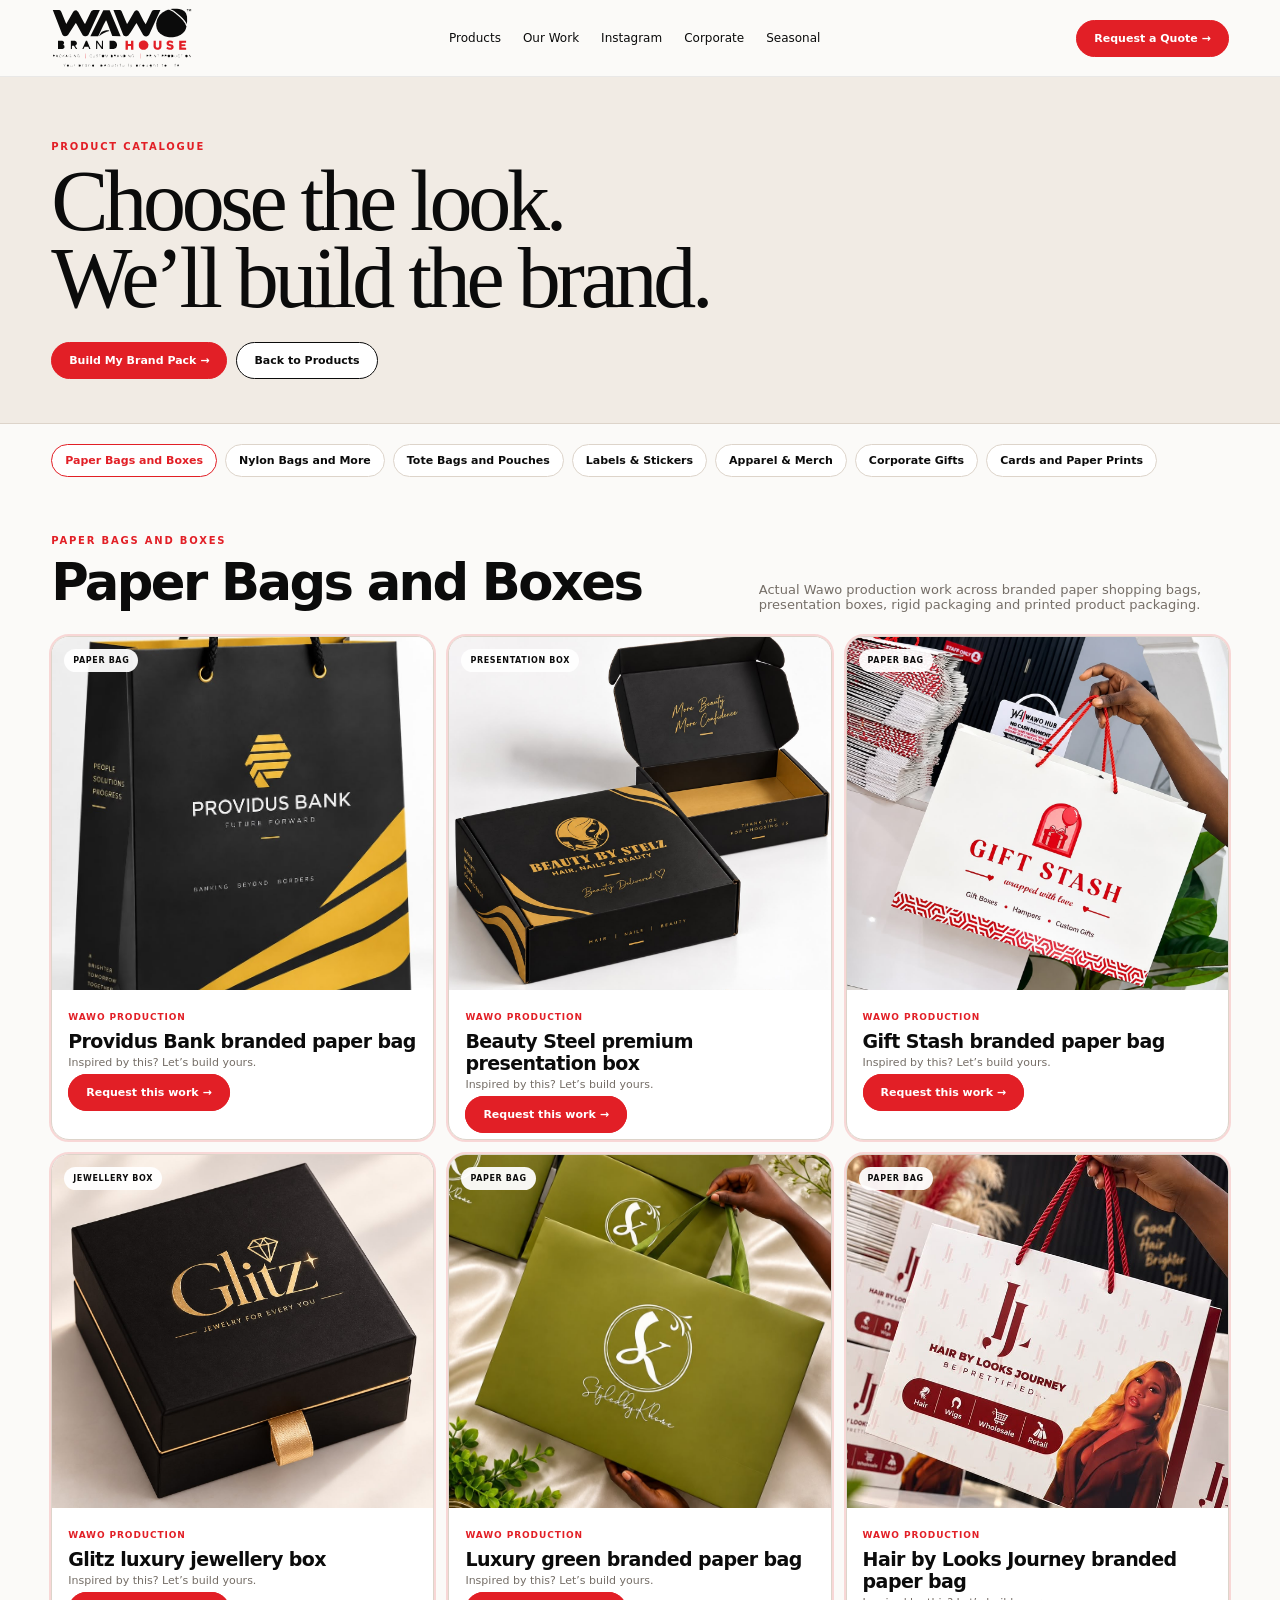
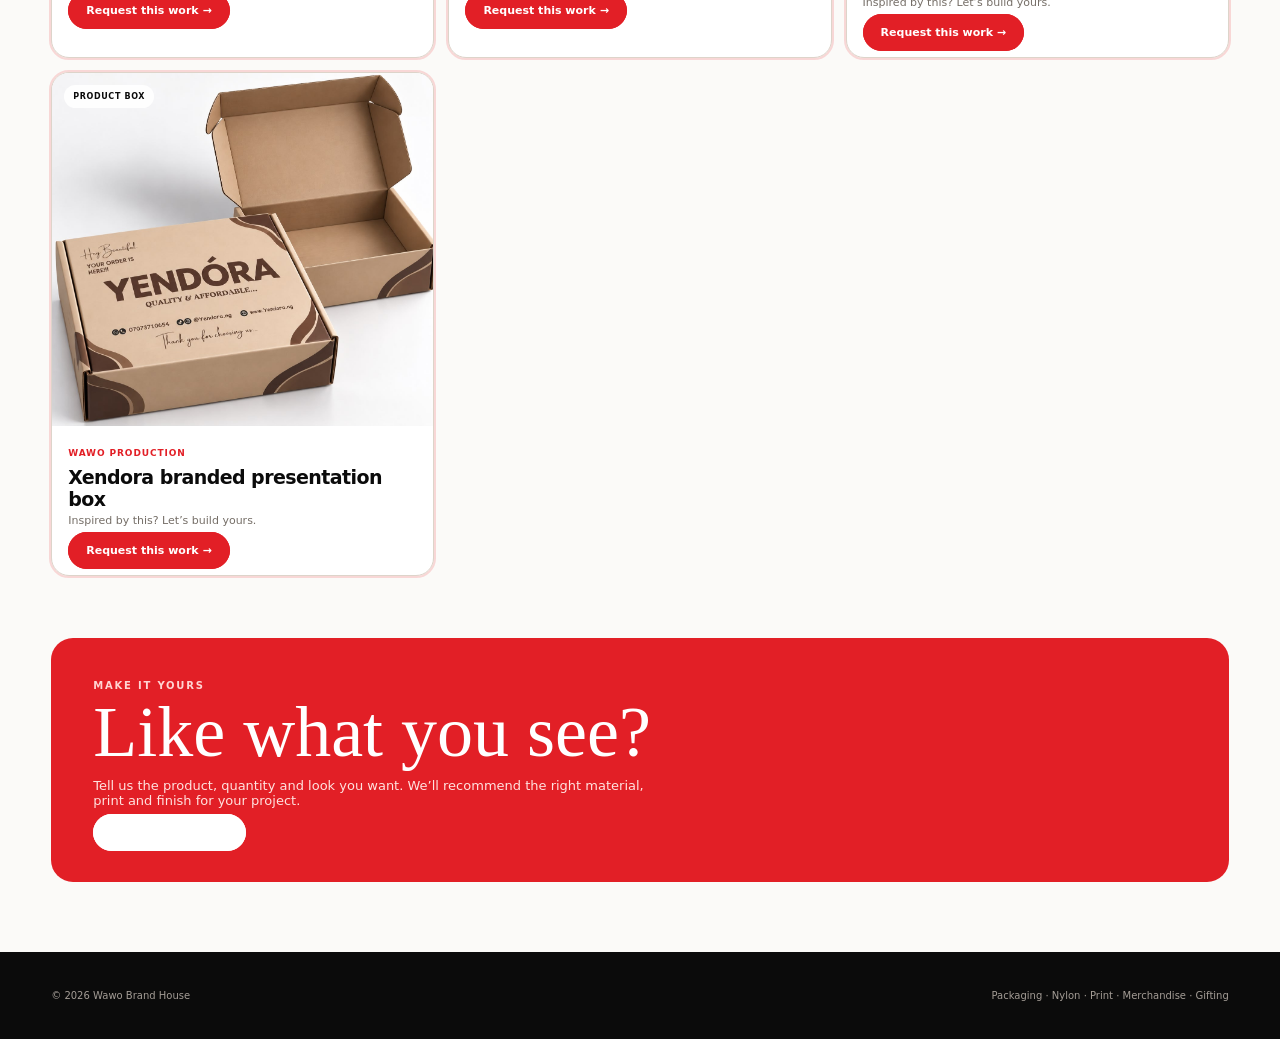
==== products.html @ a2fe5f1d "Update WAWO production card copy" ====
<!doctype html>
<html lang="en">
<head>
<meta charset="utf-8">
<meta name="viewport" content="width=device-width, initial-scale=1">
<title>WAWO Brand House — Product Gallery</title>
<script src="config.js"></script>
<meta name="description" content="Explore paper bags, boxes, nylon bags, pouches, labels, apparel, corporate gifts, cards and paper prints from Wawo Brand House.">
<style>
:root{--red:#e21f26;--ink:#0b0b0b;--paper:#fbfaf8;--cream:#f1ebe4;--line:#ddd4ca;--muted:#756e67;--white:#fff;--serif:Georgia,'Times New Roman',serif;--sans:Inter,ui-sans-serif,system-ui,-apple-system,BlinkMacSystemFont,'Segoe UI',sans-serif}
*{box-sizing:border-box}html{scroll-behavior:smooth}body{margin:0;background:var(--paper);color:var(--ink);font-family:var(--sans)}a{text-decoration:none;color:inherit}img{display:block;width:100%}button{font:inherit;cursor:pointer}.container{width:min(1240px,92vw);margin:auto}
.header{position:sticky;top:0;z-index:30;background:rgba(251,250,248,.94);backdrop-filter:blur(16px);border-bottom:1px solid rgba(0,0,0,.07)}.nav{height:76px;display:flex;align-items:center;justify-content:space-between;gap:20px}.logo{width:142px}.navlinks{display:flex;gap:22px;font-size:12px;align-items:center}.navlinks a:hover{color:var(--red)}.btn{border:1px solid var(--ink);border-radius:999px;padding:11px 17px;font-size:11px;font-weight:850;background:#fff}.btn.red{background:var(--red);border-color:var(--red);color:#fff}.hero{background:var(--cream);padding:64px 0 44px;border-bottom:1px solid var(--line)}.eyebrow{font-size:10px;text-transform:uppercase;letter-spacing:.18em;font-weight:850;color:var(--red)}.hero h1{font-family:var(--serif);font-size:clamp(50px,7vw,86px);font-weight:400;line-height:.9;letter-spacing:-.05em;margin:11px 0 16px;max-width:900px}.hero p{max-width:680px;color:#5e574f;font-size:15px;margin:0}.hero-row{display:flex;gap:9px;flex-wrap:wrap;margin-top:24px}.chips{display:flex;gap:8px;overflow:auto;padding:20px 0 4px;scrollbar-width:none}.chips::-webkit-scrollbar{display:none}.chip{flex:none;border:1px solid var(--line);background:#fff;border-radius:999px;padding:9px 13px;font-size:11px;font-weight:800}.chip.active{border-color:var(--red);color:var(--red)}
.gallery-head{display:flex;justify-content:space-between;gap:20px;align-items:end;margin:54px 0 24px}.gallery-head h2{font-size:clamp(34px,4vw,54px);letter-spacing:-.05em;margin:6px 0 0}.gallery-head p{max-width:470px;color:var(--muted);font-size:13px;margin:0}
.gallery{display:grid;grid-template-columns:repeat(3,1fr);gap:14px}.card{background:#fff;border:1px solid var(--line);border-radius:18px;overflow:hidden;position:relative}.card-media{aspect-ratio:1.08/1;background:#ece5dd;overflow:hidden}.card-media img{width:100%;height:100%;object-fit:cover;object-position:center}.card-body{padding:15px 16px 17px}.card-body small{color:var(--red);font-weight:850;text-transform:uppercase;letter-spacing:.1em;font-size:9px}.card-body h3{font-size:19px;margin:6px 0 4px;letter-spacing:-.03em}.card-body p{font-size:11px;color:var(--muted);margin:0 0 12px}.tag{position:absolute;top:12px;left:12px;background:rgba(255,255,255,.94);padding:7px 9px;border-radius:999px;font-size:8px;font-weight:850;text-transform:uppercase;letter-spacing:.08em}.card.actual{outline:2px solid rgba(226,31,38,.16)}.actual-label{color:var(--red)!important}.note{margin:12px 0 0;color:#8a827a;font-size:10px}.empty{padding:50px 18px;text-align:center;border:1px dashed var(--line);border-radius:18px;color:var(--muted)}
.cta{margin:62px 0 70px;background:var(--red);color:#fff;border-radius:22px;padding:42px}.cta h2{font-family:var(--serif);font-weight:400;font-size:clamp(42px,6vw,72px);line-height:.92;margin:8px 0 12px}.cta p{max-width:560px;color:#ffe2df;font-size:13px}.cta .btn{margin-top:10px;background:#fff;border-color:#fff}
footer{background:var(--ink);color:#fff;padding:38px 0}.foot{display:flex;justify-content:space-between;gap:20px;flex-wrap:wrap}.foot small{color:#a49d96;font-size:10px}
@media(max-width:900px){.navlinks{display:none}.gallery{grid-template-columns:repeat(2,1fr)}}@media(max-width:620px){.hero{padding:46px 0 28px}.gallery{grid-template-columns:1fr}.gallery-head{display:block}.gallery-head p{margin-top:10px}.cta{padding:32px 24px}.logo{width:130px}}
</style>
</head>
<body>
<header class="header"><div class="container nav"><a href="index.html"><img class="logo" src="logo.svg" alt="WAWO Brand House"></a><nav class="navlinks"><a href="index.html#products">Products</a><a href="index.html#work">Our Work</a><a href="index.html#instagram">Instagram</a><a href="index.html#corporate">Corporate</a><a href="index.html#seasonal">Seasonal</a></nav><a class="btn red" href="index.html#quote">Request a Quote →</a></div></header>

<section class="hero"><div class="container"><div class="eyebrow">Product catalogue</div><h1>Choose the look.<br>We’ll build the brand.</h1><div class="hero-row"><a class="btn red" href="index.html#quote">Build My Brand Pack →</a><a class="btn" href="index.html#products">Back to Products</a></div></div></section>

<main class="container">
<div class="chips" id="chips"></div>
<div class="gallery-head"><div><div class="eyebrow" id="eyebrow">Explore</div><h2 id="title">Boxes & Packaging</h2></div><p id="intro">Rigid boxes, folding cartons and premium packaging formats for products, retail, food, beauty and gifting.</p></div>
<div class="gallery" id="gallery"></div>
<div class="cta"><div class="eyebrow" style="color:#ffd4d2">MAKE IT YOURS</div><h2>Like what you see?</h2><p>Tell us the product, quantity and look you want. We’ll recommend the right material, print and finish for your project.</p><a class="btn" href="index.html#quote">Request a Quote →</a></div>
</main>

<footer><div class="container foot"><small>© 2026 Wawo Brand House</small><small>Packaging · Nylon · Print · Merchandise · Gifting</small></div></footer>

<script>
const categories={
'paper-bags-boxes':{label:'Paper Bags and Boxes',intro:'Actual Wawo production work across branded paper shopping bags, presentation boxes, rigid packaging and printed product packaging.',items:[
['assets/wawo-work/paper-box-01.jpg?v=20260922','Wawo Work','Providus Bank branded paper bag','Paper bag',true],
['assets/wawo-work/paper-box-02.jpg?v=20260922','Wawo Work','Beauty Steel premium presentation box','Presentation box',true],
['assets/wawo-work/paper-box-03.jpg?v=20260922','Wawo Work','Gift Stash branded paper bag','Paper bag',true],
['assets/wawo-work/paper-box-04.jpg?v=20260922','Wawo Work','Glitz luxury jewellery box','Jewellery box',true],
['assets/wawo-work/paper-box-05.jpg?v=20260922','Wawo Work','Luxury green branded paper bag','Paper bag',true],
['assets/wawo-work/paper-box-06.jpg?v=20260922','Wawo Work','Hair by Looks Journey branded paper bag','Paper bag',true],
['assets/wawo-work/paper-box-07.jpg?v=20260922','Wawo Work','Xendora branded presentation box','Product box',true]
]},
'nylon-bags':{label:'Nylon Bags and More',intro:'Actual Wawo nylon and flexible packaging work for beauty, fashion, retail and customer handover.',items:[
['assets/wawo-work/nylon-01.jpg','Wawo Work','BodyShop.ng branded nylon pouch','Printed nylon',true],
['assets/wawo-work/nylon-02.jpg','Wawo Work','Elane branded nylon pouches','Printed nylon',true],
['assets/wawo-work/nylon-03.jpg','Wawo Work','Bella-style branded retail pouches','Printed nylon',true],
['assets/wawo-work/nylon-04.jpg','Wawo Work','LW branded retail pouches','Printed nylon',true],
['assets/wawo-work/nylon-05.jpg','Wawo Work','Jess-Elis branded nylon pouch','Printed nylon',true],
['assets/wawo-work/nylon-06.jpg','Wawo Work','KayHee branded nylon pouch','Printed nylon',true],
['assets/wawo-work/nylon-07.jpg','Wawo Work','Magmimi Bags printed package','Printed nylon',true],
['assets/wawo-work/nylon-08.jpg','Wawo Work','Magmimi Bags branded pouch','Printed nylon',true],
['assets/wawo-work/nylon-09.jpg','Wawo Work','Branded retail pouch packaging','Printed nylon',true]
]},
'tote-bags-pouches':{label:'Tote Bags and Pouches',intro:'Actual Wawo work across branded tote bags, shopping bags and pouches.',items:[
['assets/wawo-work/tote-01.jpg','Wawo Work','FCMB branded tote bag','Tote bag',true],
['assets/wawo-work/tote-02.jpg','Wawo Work','Christmas promotional tote bag','Promotional tote',true],
['assets/wawo-work/tote-03.jpg','Wawo Work','Yellow branded promotional tote bag','Tote bag',true],
['assets/wawo-work/tote-04.jpg','Wawo Work','Boss Lady pink tote bag','Tote bag',true],
['assets/wawo-work/tote-05.jpg','Wawo Work','Yety branded food pouches','Food pouch',true],
['assets/wawo-work/tote-06.jpg','Wawo Work','Branded cosmetic pouch','Cosmetic pouch',true],
['assets/wawo-work/tote-07.jpg','Wawo Work','Lade Foods branded food pouches','Food pouch',true]
]},
labels:{label:'Labels & Stickers',intro:'Actual Wawo printed branding details, including branded bands, labels and packaging identifiers.',items:[
['assets/wawo-work/labels-01.jpg','Wawo Work','Branded printed bands and labels','Labels',true]
]},
apparel:{label:'Apparel & Merch',intro:'Actual Wawo apparel production references: T-shirts and branded fashion merchandise.',items:[
['assets/wawo-work/apparel-01.jpg','Wawo Work','Black graphic T-shirt','T-shirt',true],
['assets/wawo-work/apparel-02.jpg','Wawo Work','Pink branded T-shirt','T-shirt',true],
['assets/wawo-work/apparel-03.jpg','Wawo Work','Green branded T-shirt','T-shirt',true],
['assets/wawo-work/apparel-04.jpg','Wawo Work','Yellow illustrated T-shirt','T-shirt',true],
['assets/wawo-work/apparel-05.jpg','Wawo Work','Michtolam branded T-shirt','T-shirt',true]
]},
corporate:{label:'Corporate Gifts',intro:'Actual Wawo presentation work for premium gifting, branded occasions and business relationships.',items:[
['assets/wawo-work/corporate-01.jpg','Wawo Work','Wawo Hub branded production display','Corporate presentation',true],
['assets/wawo-work/corporate-02.jpg','Wawo Work','Premium black and gold gift presentation','Gift presentation',true]
]},
'cards-paper-prints':{label:'Cards and Paper Prints',intro:'Actual Wawo printed collateral, promotional cards, inserts and business cards.',items:[
['assets/wawo-work/cards-print-01.jpg','Wawo Work','Printed promotional collateral','Print collateral',true],
['assets/wawo-work/cards-print-02.jpg','Wawo Work','Printed promotional cards','Promotional print',true],
['assets/wawo-work/cards-print-03.jpg','Wawo Work','Printed packaging inserts and cards','Print collateral',true],
['assets/wawo-work/cards-print-04.jpg','Wawo Work','Branded business card','Business cards',true]
]}
};

const chips=document.getElementById('chips'),gallery=document.getElementById('gallery'),title=document.getElementById('title'),intro=document.getElementById('intro'),eyebrow=document.getElementById('eyebrow');
Object.entries(categories).forEach(([slug,c])=>{const a=document.createElement('a');a.className='chip';a.href='#'+slug;a.textContent=c.label;a.dataset.slug=slug;a.addEventListener('click',e=>{e.preventDefault();history.replaceState(null,'','#'+slug);render(slug);});chips.appendChild(a);});
function render(slug){
 const c=categories[slug]||categories['paper-bags-boxes'];document.querySelectorAll('.chip').forEach(x=>x.classList.toggle('active',x.dataset.slug===slug));title.textContent=c.label;intro.textContent=c.intro;eyebrow.textContent=c.label;
 gallery.innerHTML='';
 for(const [src,brand,desc,tag,actual=false] of c.items){
   const card=document.createElement('article');card.className='card'+(actual?' actual':'');
   const media=document.createElement('div');media.className='card-media';
   const img=document.createElement('img');img.loading='lazy';img.decoding='async';img.alt=(actual?'Wawo production work: ':brand+' ')+desc;img.onerror=()=>{img.removeAttribute('src');img.alt='Wawo Brand House production image unavailable';media.classList.add('image-error');};media.appendChild(img);
   const pill=document.createElement('div');pill.className='tag';pill.textContent=tag;card.appendChild(pill);card.appendChild(media);
   const body=document.createElement('div');body.className='card-body';
   const small=document.createElement('small');small.className=actual?'actual-label':'';small.textContent=actual?'Wawo production':'Sample brand concept';
   const h3=document.createElement('h3');h3.textContent=desc;
   const p=document.createElement('p');p.textContent=actual?'Inspired by this? Let’s build yours.':desc;
   const a=document.createElement('a');a.className='btn red';a.href='index.html#quote';a.textContent='Request this work →';
   body.append(small,h3,p,a);card.appendChild(body);gallery.appendChild(card);
   img.src=src;
 }
 window.scrollTo({top:document.querySelector('.gallery-head').offsetTop-95,behavior:'smooth'});
}
let slug=location.hash.replace('#','')||'paper-bags-boxes';if(!categories[slug])slug='paper-bags-boxes';render(slug);
</script>
</body>
</html>
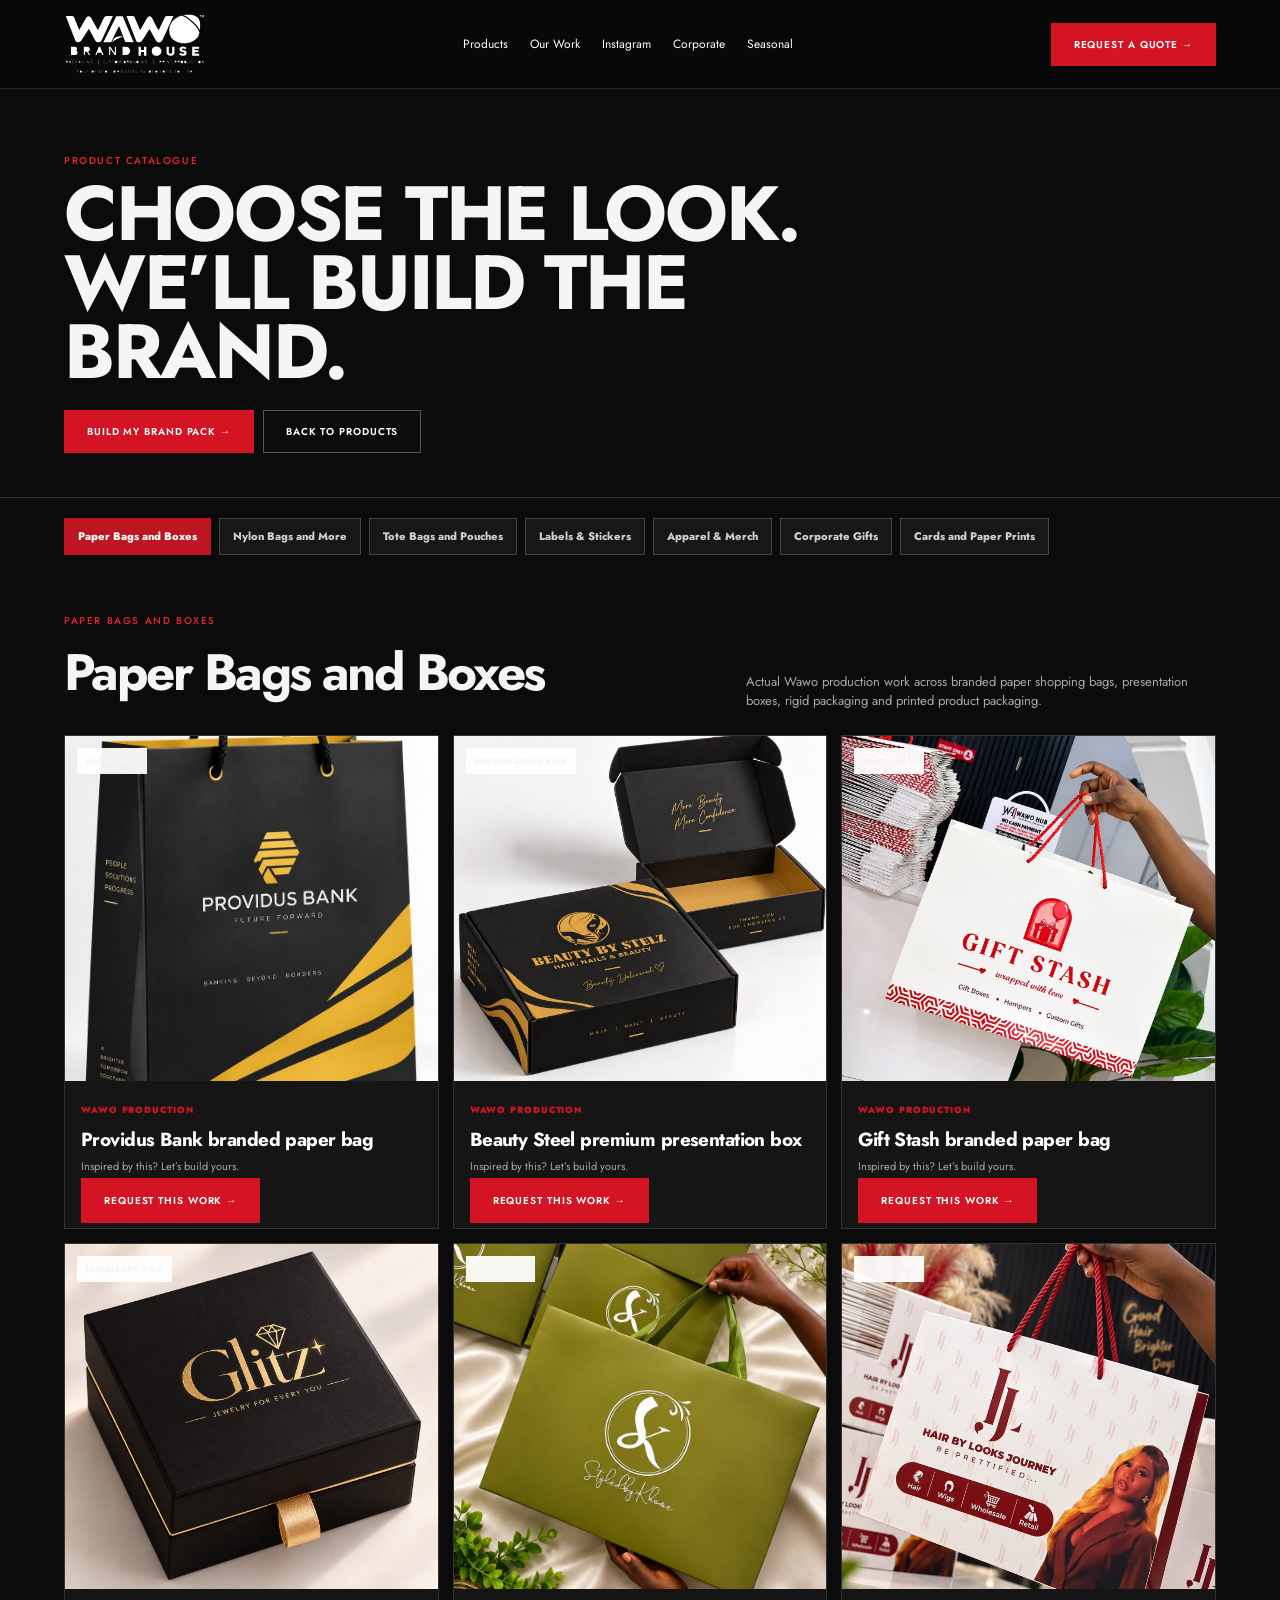
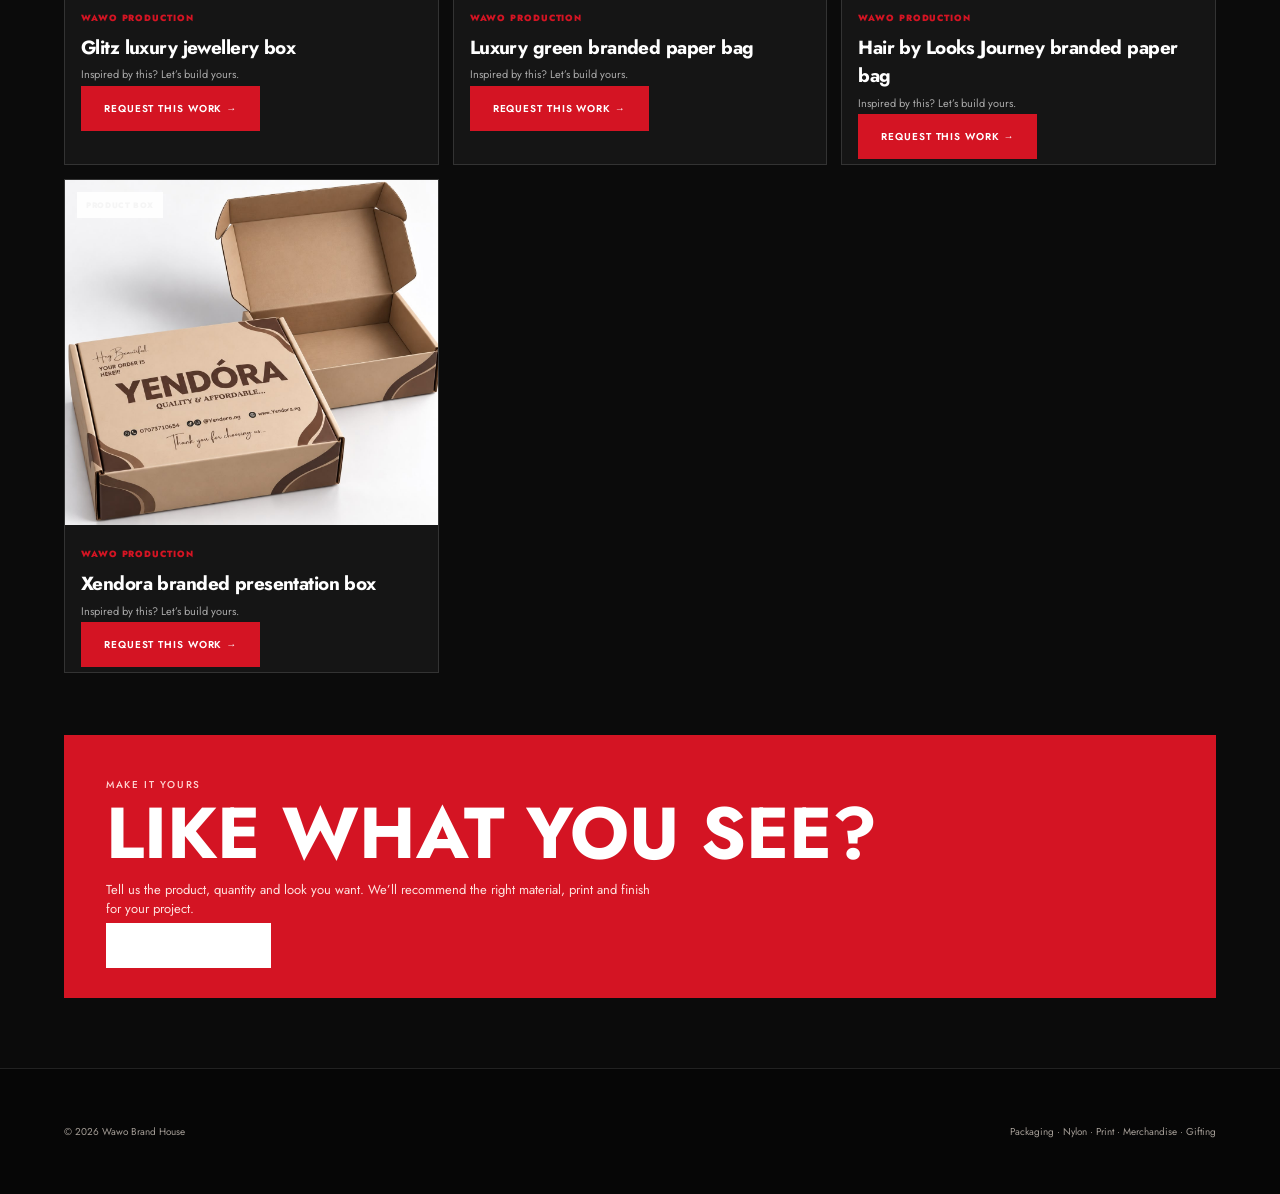
==== commit 1bebd9a6: "Rework WAWO site to match 2026 catalogue" ====
--- a/products.html
+++ b/products.html
@@ -16,8 +16,8 @@
 footer{background:var(--ink);color:#fff;padding:38px 0}.foot{display:flex;justify-content:space-between;gap:20px;flex-wrap:wrap}.foot small{color:#a49d96;font-size:10px}
 @media(max-width:900px){.navlinks{display:none}.gallery{grid-template-columns:repeat(2,1fr)}}@media(max-width:620px){.hero{padding:46px 0 28px}.gallery{grid-template-columns:1fr}.gallery-head{display:block}.gallery-head p{margin-top:10px}.cta{padding:32px 24px}.logo{width:130px}}
 </style>
-</head>
-<body>
+<link href="https://fonts.googleapis.com/css2?family=Jost:wght@400;500;600;700;800&display=swap" rel="stylesheet"><link rel="stylesheet" href="catalogue-theme.css?v=20261007-2"></head>
+<body class="product-page">
 <header class="header"><div class="container nav"><a href="index.html"><img class="logo" src="logo.svg" alt="WAWO Brand House"></a><nav class="navlinks"><a href="index.html#products">Products</a><a href="index.html#work">Our Work</a><a href="index.html#instagram">Instagram</a><a href="index.html#corporate">Corporate</a><a href="index.html#seasonal">Seasonal</a></nav><a class="btn red" href="index.html#quote">Request a Quote →</a></div></header>
 
 <section class="hero"><div class="container"><div class="eyebrow">Product catalogue</div><h1>Choose the look.<br>We’ll build the brand.</h1><div class="hero-row"><a class="btn red" href="index.html#quote">Build My Brand Pack →</a><a class="btn" href="index.html#products">Back to Products</a></div></div></section>
@@ -42,16 +42,20 @@
 ['assets/wawo-work/paper-box-06.jpg?v=20260922','Wawo Work','Hair by Looks Journey branded paper bag','Paper bag',true],
 ['assets/wawo-work/paper-box-07.jpg?v=20260922','Wawo Work','Xendora branded presentation box','Product box',true]
 ]},
-'nylon-bags':{label:'Nylon Bags and More',intro:'Actual Wawo nylon and flexible packaging work for beauty, fashion, retail and customer handover.',items:[
-['assets/wawo-work/nylon-01.jpg','Wawo Work','BodyShop.ng branded nylon pouch','Printed nylon',true],
-['assets/wawo-work/nylon-02.jpg','Wawo Work','Elane branded nylon pouches','Printed nylon',true],
-['assets/wawo-work/nylon-03.jpg','Wawo Work','Bella-style branded retail pouches','Printed nylon',true],
-['assets/wawo-work/nylon-04.jpg','Wawo Work','LW branded retail pouches','Printed nylon',true],
-['assets/wawo-work/nylon-05.jpg','Wawo Work','Jess-Elis branded nylon pouch','Printed nylon',true],
-['assets/wawo-work/nylon-06.jpg','Wawo Work','KayHee branded nylon pouch','Printed nylon',true],
-['assets/wawo-work/nylon-07.jpg','Wawo Work','Magmimi Bags printed package','Printed nylon',true],
-['assets/wawo-work/nylon-08.jpg','Wawo Work','Magmimi Bags branded pouch','Printed nylon',true],
-['assets/wawo-work/nylon-09.jpg','Wawo Work','Branded retail pouch packaging','Printed nylon',true]
+'nylon-bags':{label:'Nylon Bags and More',intro:'Branded nylon bags, retail packaging, pouches and flexible packaging produced for businesses and products.',items:[
+['assets/wawo-work/nylon-new-01.webp','Wawo Work','Branded nylon shopping bag','Shopping bag',true],
+['assets/wawo-work/nylon-new-02.webp','Wawo Work','Branded retail bag','Retail bag',true],
+['assets/wawo-work/nylon-new-03.webp','Wawo Work','Branded nylon pouch','Nylon pouch',true],
+['assets/wawo-work/nylon-new-04.webp','Wawo Work','Printed nylon packaging','Printed nylon',true],
+['assets/wawo-work/nylon-new-05.webp','Wawo Work','Branded flexible packaging pouch','Nylon pouch',true],
+['assets/wawo-work/nylon-new-06.webp','Wawo Work','Branded product pouch','Product pouch',true],
+['assets/wawo-work/nylon-new-07.webp','Wawo Work','Branded shopping bag','Shopping bag',true],
+['assets/wawo-work/nylon-new-08.webp','Wawo Work','Printed nylon pouch','Nylon pouch',true],
+['assets/wawo-work/nylon-new-09.webp','Wawo Work','Branded retail shopping bag','Retail bag',true],
+['assets/wawo-work/nylon-new-10.webp','Wawo Work','Custom branded retail bag','Retail bag',true],
+['assets/wawo-work/nylon-new-11.webp','Wawo Work','Branded shopping bag','Shopping bag',true],
+['assets/wawo-work/nylon-new-12.webp','Wawo Work','Branded printed pouch','Nylon pouch',true],
+['assets/wawo-work/nylon-new-13.webp','Wawo Work','Custom printed nylon pouch','Nylon pouch',true]
 ]},
 'tote-bags-pouches':{label:'Tote Bags and Pouches',intro:'Actual Wawo work across branded tote bags, shopping bags and pouches.',items:[
 ['assets/wawo-work/tote-01.jpg','Wawo Work','FCMB branded tote bag','Tote bag',true],
@@ -62,8 +66,21 @@
 ['assets/wawo-work/tote-06.jpg','Wawo Work','Branded cosmetic pouch','Cosmetic pouch',true],
 ['assets/wawo-work/tote-07.jpg','Wawo Work','Lade Foods branded food pouches','Food pouch',true]
 ]},
-labels:{label:'Labels & Stickers',intro:'Actual Wawo printed branding details, including branded bands, labels and packaging identifiers.',items:[
-['assets/wawo-work/labels-01.jpg','Wawo Work','Branded printed bands and labels','Labels',true]
+labels:{label:'Labels & Stickers',intro:'Branded labels, stickers, garment tags, product labels and printed inserts produced for businesses and products.',items:[
+['assets/wawo-work/labels-v2-01.jpg','Wawo Work','RUBIAN GIRL woven brand labels','Woven label',true],
+['assets/wawo-work/labels-v2-02.jpg','Wawo Work','Cosmopolitan garment labels','Garment label',true],
+['assets/wawo-work/labels-v2-03.jpg','Wawo Work','Styled By Khome branded delivery card','Delivery card',true],
+['assets/wawo-work/labels-v2-04.jpg','Wawo Work','Custom printed product labels','Product label',true],
+['assets/wawo-work/labels-v2-05.jpg','Wawo Work','Branded thank-you labels and cards','Printed label',true],
+['assets/wawo-work/labels-v2-06.jpg','Wawo Work','Wawo Hub circular and oval labels','Sticker labels',true],
+['assets/wawo-work/labels-v2-07.jpg','Wawo Work','Lade Bakes & Drinks branded delivery card','Delivery card',true],
+['assets/wawo-work/labels-v2-08.jpg','Wawo Work','Branded bakery product sticker','Product sticker',true],
+['assets/wawo-work/labels-v2-09.jpg','Wawo Work','Aura Luxe branded delivery card','Delivery card',true],
+['assets/wawo-work/labels-v2-10.jpg','Wawo Work','Branded circular food product label','Product label',true],
+['assets/wawo-work/labels-v2-11.jpg','Wawo Work','Gift Stash printed label sheet','Label sheet',true],
+['assets/wawo-work/labels-v2-12.jpg','Wawo Work','Lade Bakes & Drinks Milky Yoghurt product label','Product label',true],
+['assets/wawo-work/labels-v2-13.jpg','Wawo Work','Lade Bakes & Drinks branded delivery card','Delivery card',true],
+['assets/wawo-work/labels-v2-14.jpg','Wawo Work','Lade Bakes & Drinks Tigernut Milk product label','Product label',true]
 ]},
 apparel:{label:'Apparel & Merch',intro:'Actual Wawo apparel production references: T-shirts and branded fashion merchandise.',items:[
 ['assets/wawo-work/apparel-01.jpg','Wawo Work','Black graphic T-shirt','T-shirt',true],
@@ -72,15 +89,29 @@
 ['assets/wawo-work/apparel-04.jpg','Wawo Work','Yellow illustrated T-shirt','T-shirt',true],
 ['assets/wawo-work/apparel-05.jpg','Wawo Work','Michtolam branded T-shirt','T-shirt',true]
 ]},
-corporate:{label:'Corporate Gifts',intro:'Actual Wawo presentation work for premium gifting, branded occasions and business relationships.',items:[
-['assets/wawo-work/corporate-01.jpg','Wawo Work','Wawo Hub branded production display','Corporate presentation',true],
-['assets/wawo-work/corporate-02.jpg','Wawo Work','Premium black and gold gift presentation','Gift presentation',true]
+corporate:{label:'Corporate Gifts',intro:'Branded corporate gifts, promotional merchandise, employee kits, client gifts and premium presentation items produced for businesses and organisations.',items:[
+['assets/wawo-work/corporate-new-01.jpg','Wawo Work','FCMB branded corporate umbrella','Corporate gift',true],
+['assets/wawo-work/corporate-new-02.jpg','Wawo Work','Yetty Bakes premium branded gift box','Gift box',true],
+['assets/wawo-work/corporate-new-03.jpg','Wawo Work','Duroclean branded corporate gift set','Gift set',true],
+['assets/wawo-work/corporate-new-04.jpg','Wawo Work','Unusual Me branded executive pen set','Executive gift',true],
+['assets/wawo-work/corporate-new-05.jpg','Wawo Work','Defit branded tech and lifestyle gift set','Corporate gift',true],
+['assets/wawo-work/corporate-new-06.jpg','Wawo Work','Rubian Girl branded stationery gift set','Branded stationery',true]
 ]},
-'cards-paper-prints':{label:'Cards and Paper Prints',intro:'Actual Wawo printed collateral, promotional cards, inserts and business cards.',items:[
-['assets/wawo-work/cards-print-01.jpg','Wawo Work','Printed promotional collateral','Print collateral',true],
-['assets/wawo-work/cards-print-02.jpg','Wawo Work','Printed promotional cards','Promotional print',true],
-['assets/wawo-work/cards-print-03.jpg','Wawo Work','Printed packaging inserts and cards','Print collateral',true],
-['assets/wawo-work/cards-print-04.jpg','Wawo Work','Branded business card','Business cards',true]
+'cards-paper-prints':{label:'Cards and Paper Prints',intro:'Actual Wawo print production across business cards, promotional cards, instruction cards, tags, booklets and branded paper collateral.',items:[
+['assets/wawo-work/cards-v2-01.jpg','Wawo Work','SmartBiz Consult branded business cards','Printed collateral',true],
+['assets/wawo-work/cards-v2-02.jpg','Wawo Work','Okebliss Kiddies promotional cards','Printed collateral',true],
+['assets/wawo-work/cards-v2-03.jpg','Wawo Work','Ayanfe Handmade business cards','Printed collateral',true],
+['assets/wawo-work/cards-v2-04.jpg','Wawo Work','Wawo Hub promotional cards','Printed collateral',true],
+['assets/wawo-work/cards-v2-05.jpg','Wawo Work','4-Fold instruction card','Printed collateral',true],
+['assets/wawo-work/cards-v2-06.jpg','Wawo Work','Cimbay Mode care and sizing card','Printed collateral',true],
+['assets/wawo-work/cards-v2-07.jpg','Wawo Work','TTA Atelier thank-you card','Printed collateral',true],
+['assets/wawo-work/cards-v2-08.jpg','Wawo Work','TTA Atelier branded hang tags','Printed collateral',true],
+['assets/wawo-work/cards-v2-09.jpg','Wawo Work','Birthday promotional print cards','Printed collateral',true],
+['assets/wawo-work/cards-v2-10.jpg','Wawo Work','Eniluxe fashion business cards','Printed collateral',true],
+['assets/wawo-work/cards-v2-11.jpg','Wawo Work','Chinaza Ibe branded notebook print','Printed collateral',true],
+['assets/wawo-work/cards-v2-12.jpg','Wawo Work','Eden fashion product cards','Printed collateral',true],
+['assets/wawo-work/cards-v2-13.jpg','Wawo Work','Wawo Hub Kessy hang tag and card','Printed collateral',true],
+['assets/wawo-work/cards-v2-14.jpg','Wawo Work','SmartBiz Consult business cards — alternate supplied view','Printed collateral',true]
 ]}
 };
 
@@ -107,4 +138,4 @@
 let slug=location.hash.replace('#','')||'paper-bags-boxes';if(!categories[slug])slug='paper-bags-boxes';render(slug);
 </script>
 </body>
-</html>+</html>
--- a/catalogue-theme.css
+++ b/catalogue-theme.css
@@ -0,0 +1,20 @@
+
+:root{--red:#d41423;--red2:#e82130;--ink:#080808;--paper:#0b0b0b;--cream:#151515;--warm:#202020;--muted:#a6a6a6;--line:#303030;--serif:'Jost',Arial,sans-serif;--sans:'Jost',Arial,sans-serif}
+html{scroll-behavior:smooth;scroll-padding-top:90px}body{background:#0b0b0b;color:#f5f5f5;font-family:var(--sans);line-height:1.5}button,input,select,textarea{font:inherit}a,button{-webkit-tap-highlight-color:transparent}button:focus-visible,a:focus-visible,summary:focus-visible{outline:2px solid #f34550;outline-offset:5px}body:has(dialog[open]){overflow:hidden}.container{width:min(1320px,90vw)}
+.header{background:#090909f5;border-bottom:1px solid #2a2a2a;backdrop-filter:blur(14px)}.nav{height:88px;gap:30px}.wordmark{display:grid;line-height:1;text-align:center}.wordmark strong{font-size:32px;font-weight:700;letter-spacing:.18em;margin-right:-.18em}.wordmark span{font-size:9px;letter-spacing:.35em;color:#ec2030;margin-top:8px;margin-right:-.35em}.nav-links{gap:30px;font-size:11px;text-transform:uppercase;letter-spacing:.09em}.nav-links a{padding:20px 0;color:#d8d8d8}.nav-links a:hover{color:#fff}.nav-actions{gap:10px}
+.btn{border-radius:0;padding:14px 22px;text-transform:uppercase;letter-spacing:.09em;font-size:10px;font-weight:600;line-height:1.3;background:transparent;color:#fff;border:1px solid #555;transition:background .18s,border-color .18s}.btn:hover{transform:none;background:#292929;border-color:#999}.btn-red,.btn.red{background:var(--red);border-color:var(--red);color:#fff}.btn-red:hover,.btn.red:hover{background:#ed1c2b;border-color:#ed1c2b}.btn-outline{border-color:#666;background:transparent;color:#fff}.btn-dark{background:#fff;color:#111;border-color:#fff}
+.catalogue-hero{background:#050505;position:relative;border-bottom:1px solid #282828;overflow:hidden}.catalogue-hero-grid{display:grid;grid-template-columns:1fr 1fr;min-height:650px;align-items:center;position:relative}.catalogue-hero-copy{z-index:2;padding:70px 0;position:relative}.edition{font-size:10px;letter-spacing:.2em;color:#aaa;margin-bottom:26px}.catalogue-hero h1{font-family:var(--sans);font-weight:700;font-size:clamp(55px,6.5vw,100px);line-height:.98;letter-spacing:-.035em;margin:0}.catalogue-hero h1 span{color:var(--red)}.red-rule{width:110px;height:2px;background:var(--red);margin:30px 0 20px}.catalogue-hero p{font-size:19px;line-height:1.5;margin:0 0 28px;color:#d6d6d6}.hero-actions{justify-content:flex-start;gap:12px;flex-wrap:wrap}.catalogue-hero-image{height:650px;position:relative;align-self:stretch}.catalogue-hero-image img{height:100%;width:100%;object-fit:cover;object-position:50% 65%}.catalogue-hero-image:after{content:"";position:absolute;inset:0;background:linear-gradient(90deg,#050505,transparent 30%),linear-gradient(0deg,#050505,transparent 18%)}.hero-foot{display:flex;justify-content:space-between;align-items:center;border-top:1px solid #292929;padding:21px 0;color:#989898;font-size:9px;letter-spacing:.15em}.hero-foot a{color:#ddd}
+.eyebrow{font-size:10px;letter-spacing:.16em;font-weight:500;text-transform:uppercase;color:#ec2433}.collections-section{padding:95px 0}.collection-heading{display:flex;justify-content:space-between;align-items:end;gap:45px;margin-bottom:45px}.collection-heading h2,.method-grid h2,.process-title h2{font-family:var(--sans);font-size:clamp(35px,4.4vw,62px);font-weight:700;line-height:1.05;letter-spacing:-.03em;margin:16px 0 0}.collection-heading h2 span{color:#919191}.collection-heading>p{max-width:290px;color:#a5a5a5;font-size:15px;margin:0}.collection-grid{display:grid;grid-template-columns:repeat(4,minmax(0,1fr));gap:42px 24px}.collection-card{display:block;background:transparent;border:0;padding:0;color:#fff;text-align:left;min-width:0}.collection-photo{aspect-ratio:4/4.5;position:relative;overflow:hidden;background:#151515}.collection-photo img{width:100%;height:100%;object-fit:cover;transition:transform .55s ease}.collection-card:hover img{transform:scale(1.045)}.collection-number{position:absolute;top:14px;left:14px;font-size:10px;letter-spacing:.1em;background:#080808cc;border:1px solid #ffffff35;color:#fff;padding:6px 8px}.collection-info{border-top:2px solid #c71a27;padding:19px 0 0}.collection-info h3{font-size:19px;font-weight:600;line-height:1.15;letter-spacing:0;text-transform:uppercase;margin:0 0 9px}.collection-info p{font-size:12px;color:#969696;min-height:38px;margin:0 0 12px}.collection-link{font-size:9px;letter-spacing:.11em;text-transform:uppercase;color:#ddd}.collection-card[data-collection="events"] img{object-position:50%}.collection-card[data-collection="vehicles"] img{object-position:38%}.collection-card[data-collection="office"] img{object-position:36%}
+.production-archive,.studio-archive{border-top:1px solid #303030;border-bottom:1px solid #303030;background:#111;padding:0}.production-archive summary,.studio-archive summary{list-style:none;cursor:pointer;padding:35px 0;display:flex;justify-content:space-between;align-items:center;gap:24px}.production-archive summary::-webkit-details-marker,.studio-archive summary::-webkit-details-marker{display:none}summary small{display:block;font-size:9px;color:#ca2430;letter-spacing:.15em;margin-bottom:9px}summary strong{font-size:clamp(22px,2.5vw,34px);font-weight:500}.archive-action{font-size:10px;text-transform:uppercase;letter-spacing:.08em;color:#aaa}details[open]>summary{border-bottom:1px solid #333}.library-section{padding:35px 0;background:transparent}.library-section .container{width:100%}.library-section .section-head h2{font-size:35px}.library-section .section-head p{font-size:13px}.library-grid{gap:16px}.library-card{border:0}.library-filter,.library-subfilter{font-family:var(--sans);font-weight:500;font-size:10px}.library-section .disclaimer{display:none}
+.brand-method{padding:95px 0;background:#f5f5f3;color:#101010}.method-grid{display:grid;grid-template-columns:1fr 1fr;gap:100px;align-items:center}.method-grid h2 span{color:#d41423}.method-grid p:not(.eyebrow){font-size:15px;color:#626262;max-width:440px;margin:25px 0}.techniques{display:grid;grid-template-columns:1fr 1fr;gap:0 35px}.techniques>div{padding:20px 0;border-bottom:1px solid #ccc;font-size:17px;font-weight:600}.techniques span{font-size:10px;font-weight:400;color:#c91926;margin-right:12px}
+.process-section{padding:90px 0;background:#0a0a0a}.process-title{display:flex;justify-content:space-between;align-items:end;gap:30px}.process-title h2 span{color:#c91a26}.catalogue-steps{display:grid;grid-template-columns:repeat(4,1fr);gap:35px;margin-top:50px}.catalogue-steps>div{border-top:1px solid #4c2529;padding-top:18px}.catalogue-steps span{font-size:11px;color:#db2532}.catalogue-steps h3{font-size:18px;text-transform:uppercase;font-weight:500;margin:18px 0 9px}.catalogue-steps p{color:#9d9d9d;font-size:13px;max-width:230px;margin:0}.instagram{background:#111;padding:35px 0}.instagram .container{width:100%}.ig-copy,.ig-feed{border-radius:0;background:#181818;border-color:#333}.ig-copy h2{font-family:var(--sans);font-size:36px;text-transform:uppercase}.ig-copy p,.ig-feed-status{color:#aaa}.ig-fallback{background:#151515;color:#aaa}.ig-fallback b{color:#fff}
+.catalogue-cta{padding:70px 0;background:#c80e20;color:#fff}.catalogue-cta>.container{display:grid;grid-template-columns:1.1fr .9fr;gap:70px;align-items:center}.catalogue-cta .eyebrow{color:#ffbdc3}.catalogue-cta h2{font-size:clamp(40px,5.2vw,76px);line-height:1.02;font-weight:700;letter-spacing:-.035em;margin:15px 0 0}.catalogue-cta p:not(.eyebrow){font-size:16px;max-width:420px;color:#ffe6e8;margin:0 0 24px}.catalogue-cta .btn{background:#fff;color:#111;border-color:#fff}
+footer{background:#060606;border-top:1px solid #222;padding:55px 0}.footer-links{color:#aaa;font-size:12px}.footer-title{color:#ddd}.footer-small{border-color:#222;color:#777}.footer-logo{width:140px}
+.collection-dialog{width:min(1040px,92vw);max-height:90vh;padding:0;border:1px solid #454545;background:#101010;color:#fff;overflow:auto}.collection-dialog::backdrop{background:#000c;backdrop-filter:blur(5px)}.dialog-close{position:absolute;top:15px;right:15px;border:1px solid #777;background:#111e;color:#fff;font-size:11px;padding:10px 14px;z-index:2}.dialog-layout{display:grid;grid-template-columns:1fr 1fr}.dialog-layout img{width:100%;height:560px;object-fit:cover}.concept-caption{display:block;color:#929292;font-size:10px;padding:10px 18px}.dialog-copy{padding:75px 36px 40px}.dialog-copy h2{font-size:38px;text-transform:uppercase;line-height:1.05;font-weight:600;margin:20px 0}.dialog-copy>p:not(.eyebrow){font-size:15px;color:#aaa}.dialog-copy ul{list-style:none;padding:0;margin:25px 0 32px}.dialog-copy li{font-size:14px;padding:10px 0;border-bottom:1px solid #303030}.dialog-catalogue{display:block;font-size:11px;margin-top:18px;color:#b1b1b1}
+.modal-box{border-radius:0;background:#131313;color:#fff;border:1px solid #333}.modal-head{border-color:#333}.close{border-radius:0;background:#222;color:#fff;border-color:#555}.field input,.field select,.field textarea{border-radius:0;background:#1d1d1d;color:#fff;border-color:#444}.field input:focus,.field select:focus,.field textarea:focus{outline:1px solid #e32435}.choice{border-radius:0;background:#222;color:#ccc;border-color:#444}.choice.active{background:#c91525;border-color:#c91525;color:#fff}.modal{background:#000d}
+.product-page .header{color:#fff}.product-page .hero{background:#0b0b0b;border-color:#303030}.product-page .hero h1{font-family:var(--sans);font-weight:700;text-transform:uppercase;font-size:clamp(42px,6vw,82px);letter-spacing:-.03em}.product-page .hero p,.product-page .gallery-head p{color:#aaa}.product-page .chip{border-radius:0;background:#171717;color:#ccc;border-color:#444}.product-page .chip.active{color:#fff;background:#bd1522;border-color:#bd1522}.product-page .card{border-radius:0;background:#151515;border-color:#333}.product-page .card.actual{outline:none}.product-page .card-body p{color:#aaa}.product-page .card-body h3{color:#fff}.product-page .tag{border-radius:0}.product-page .cta{border-radius:0}.product-page .cta h2{font-family:var(--sans);font-weight:700;text-transform:uppercase}.product-page .logo{filter:brightness(0) invert(1)}
+@media(min-width:1121px){.nav-links{display:flex}}
+@media(max-width:1120px){.nav{height:76px}.nav-links{display:none}.menu{display:inline-flex}.nav-links.is-open{display:flex;position:absolute;top:76px;left:0;right:0;flex-direction:column;gap:0;background:#101010;padding:18px 5vw;border-bottom:1px solid #333}.nav-links.is-open a{padding:13px 0}.catalogue-hero-grid{min-height:560px}.catalogue-hero-image{height:560px}.catalogue-hero h1{font-size:clamp(52px,7vw,78px)}.collection-grid{grid-template-columns:repeat(2,minmax(0,1fr));gap:36px 25px}.collection-photo{aspect-ratio:4/3}.method-grid{gap:50px}.catalogue-steps{gap:20px}}
+@media(max-width:680px){.container{width:90vw}.nav{gap:15px;height:72px}.wordmark strong{font-size:25px}.wordmark span{font-size:7px}.nav-actions .btn{font-size:9px;padding:11px 12px}.nav-links.is-open{top:72px}.catalogue-hero-grid{grid-template-columns:1fr;min-height:0}.catalogue-hero-copy{padding:45px 0 25px}.edition{font-size:9px;margin-bottom:20px}.catalogue-hero h1{font-size:clamp(46px,12.1vw,77px);line-height:1}.catalogue-hero p{font-size:16px}.hero-actions{gap:9px}.hero-actions .btn{width:auto;max-width:none;padding:13px 14px;font-size:9px}.catalogue-hero-image{height:340px;margin:0 -5vw}.catalogue-hero-image img{object-position:50% 60%}.catalogue-hero-image:after{background:linear-gradient(180deg,#050505,transparent 20%,transparent 80%,#050505)}.hero-foot{font-size:7px;gap:12px;padding:20px 0}.collections-section{padding:55px 0}.collection-heading{display:block;margin-bottom:30px}.collection-heading h2{font-size:34px}.collection-heading>p{margin-top:20px;font-size:14px;max-width:330px}.collection-grid{gap:28px 14px}.collection-photo{aspect-ratio:4/4.5}.collection-info{padding-top:13px}.collection-info h3{font-size:15px}.collection-info p{font-size:11px;min-height:48px}.collection-link{font-size:8px}.collection-number{top:8px;left:8px;font-size:8px;padding:4px 6px}.production-archive summary,.studio-archive summary{align-items:start;padding:26px 0;flex-direction:column;gap:15px}summary strong{font-size:25px}.archive-action{font-size:9px}.brand-method{padding:55px 0}.method-grid{grid-template-columns:1fr;gap:25px}.method-grid h2,.process-title h2{font-size:38px}.techniques{gap:0 20px}.techniques>div{font-size:14px;padding:16px 0}.process-section{padding:55px 0}.process-title{display:block}.process-title .btn{margin-top:24px}.catalogue-steps{grid-template-columns:1fr 1fr;gap:30px 22px;margin-top:35px}.catalogue-steps h3{font-size:15px}.catalogue-steps p{font-size:12px}.catalogue-cta{padding:50px 0}.catalogue-cta>.container{grid-template-columns:1fr;gap:30px}.catalogue-cta h2{font-size:42px}.catalogue-cta .eyebrow{font-size:8px}.catalogue-cta p:not(.eyebrow){font-size:14px}.dialog-layout{grid-template-columns:1fr}.dialog-layout img{height:260px}.dialog-copy{padding:20px 24px 35px}.dialog-copy h2{font-size:29px}.modal-head{padding:20px}.form{padding:20px}.footer-grid{gap:30px 20px}.library-section .section-head h2{font-size:29px}.library-filter,.library-subfilter{font-size:9px}}
+@media(prefers-reduced-motion:reduce){html{scroll-behavior:auto}*,*:before,*:after{transition:none!important}}
+
